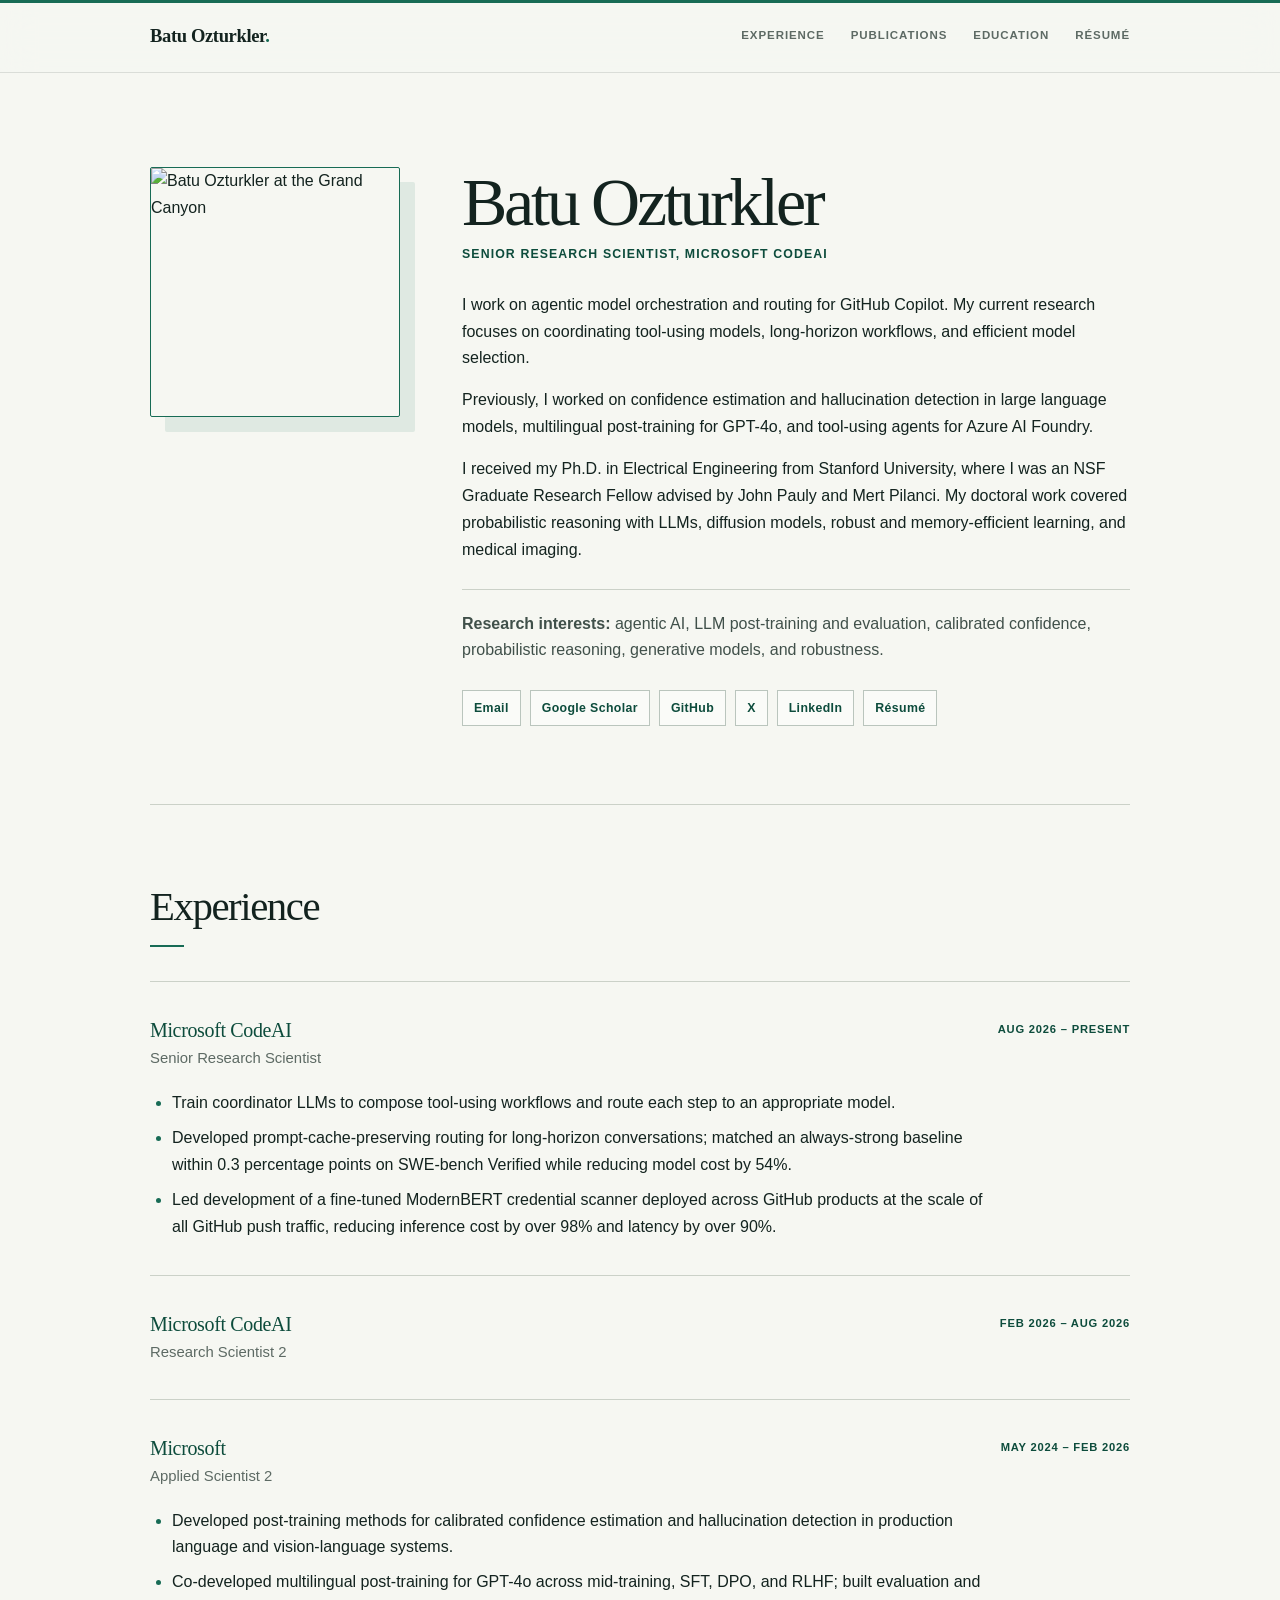
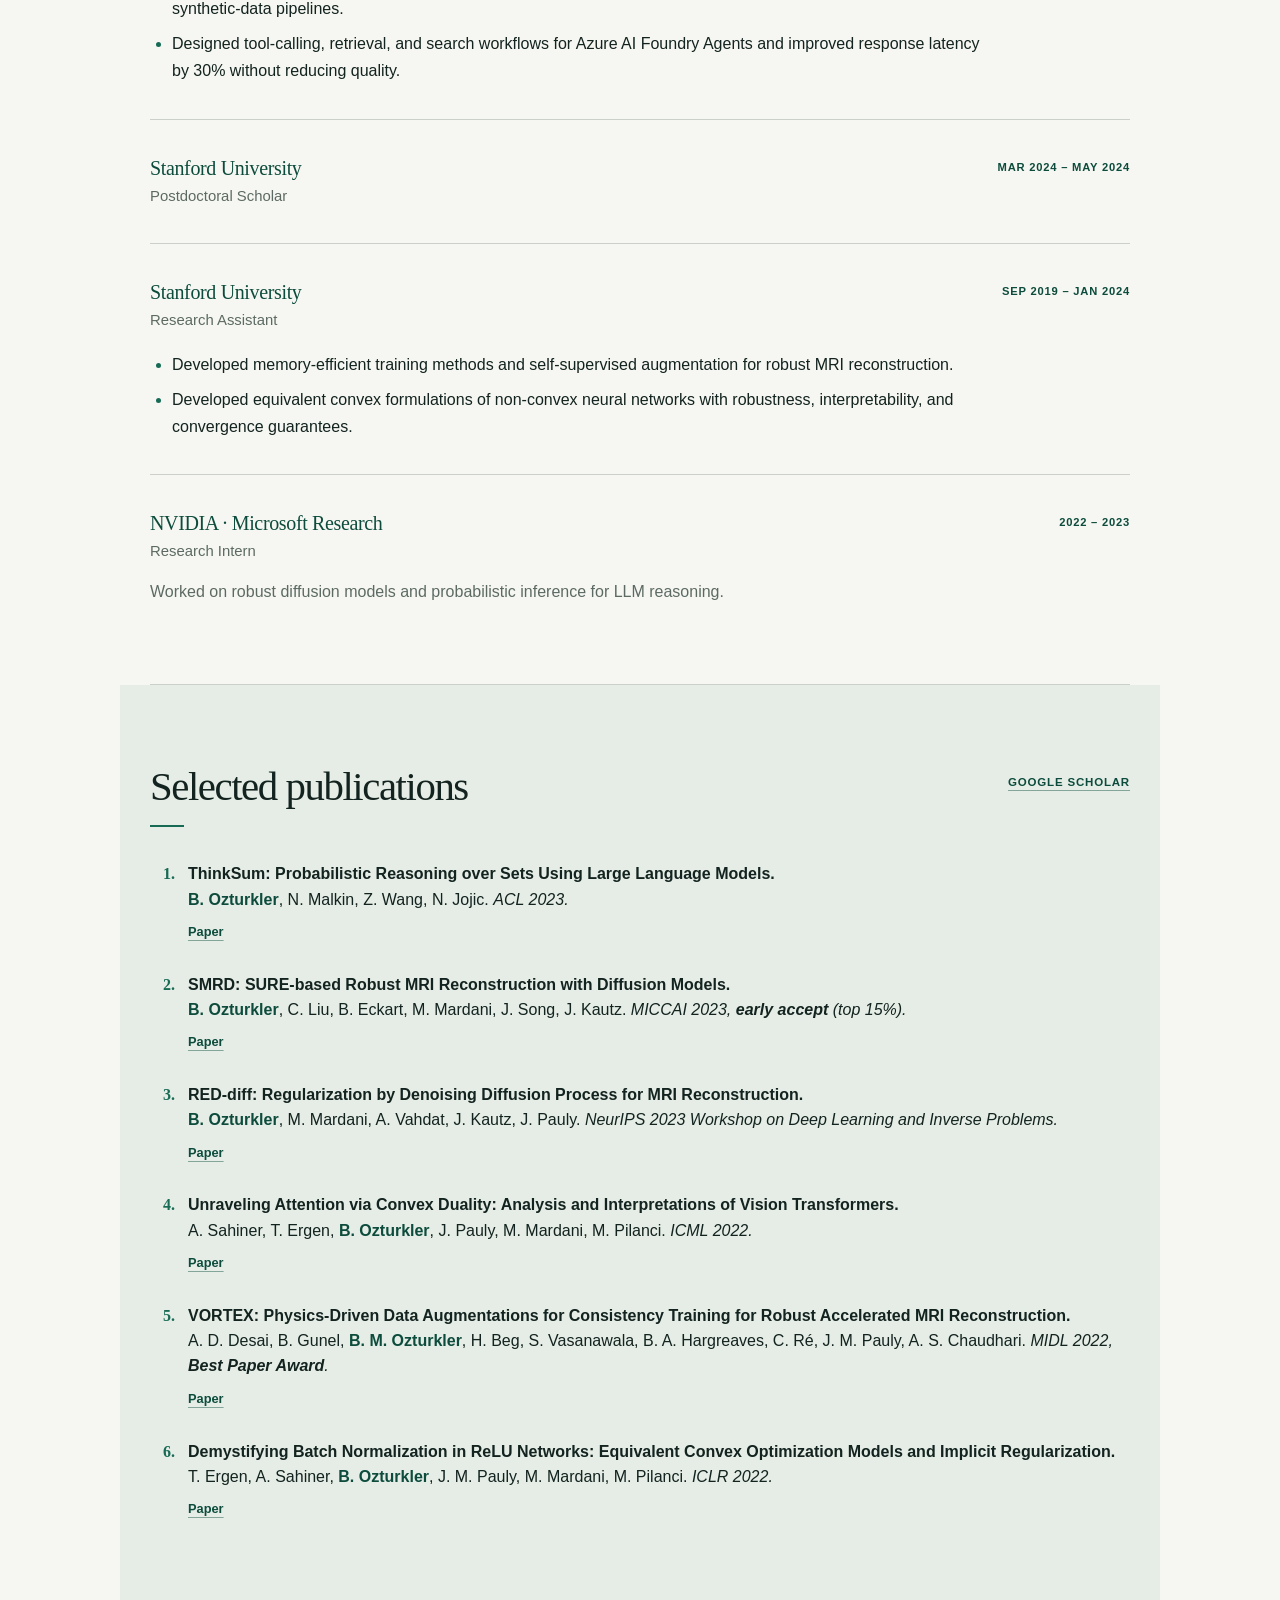
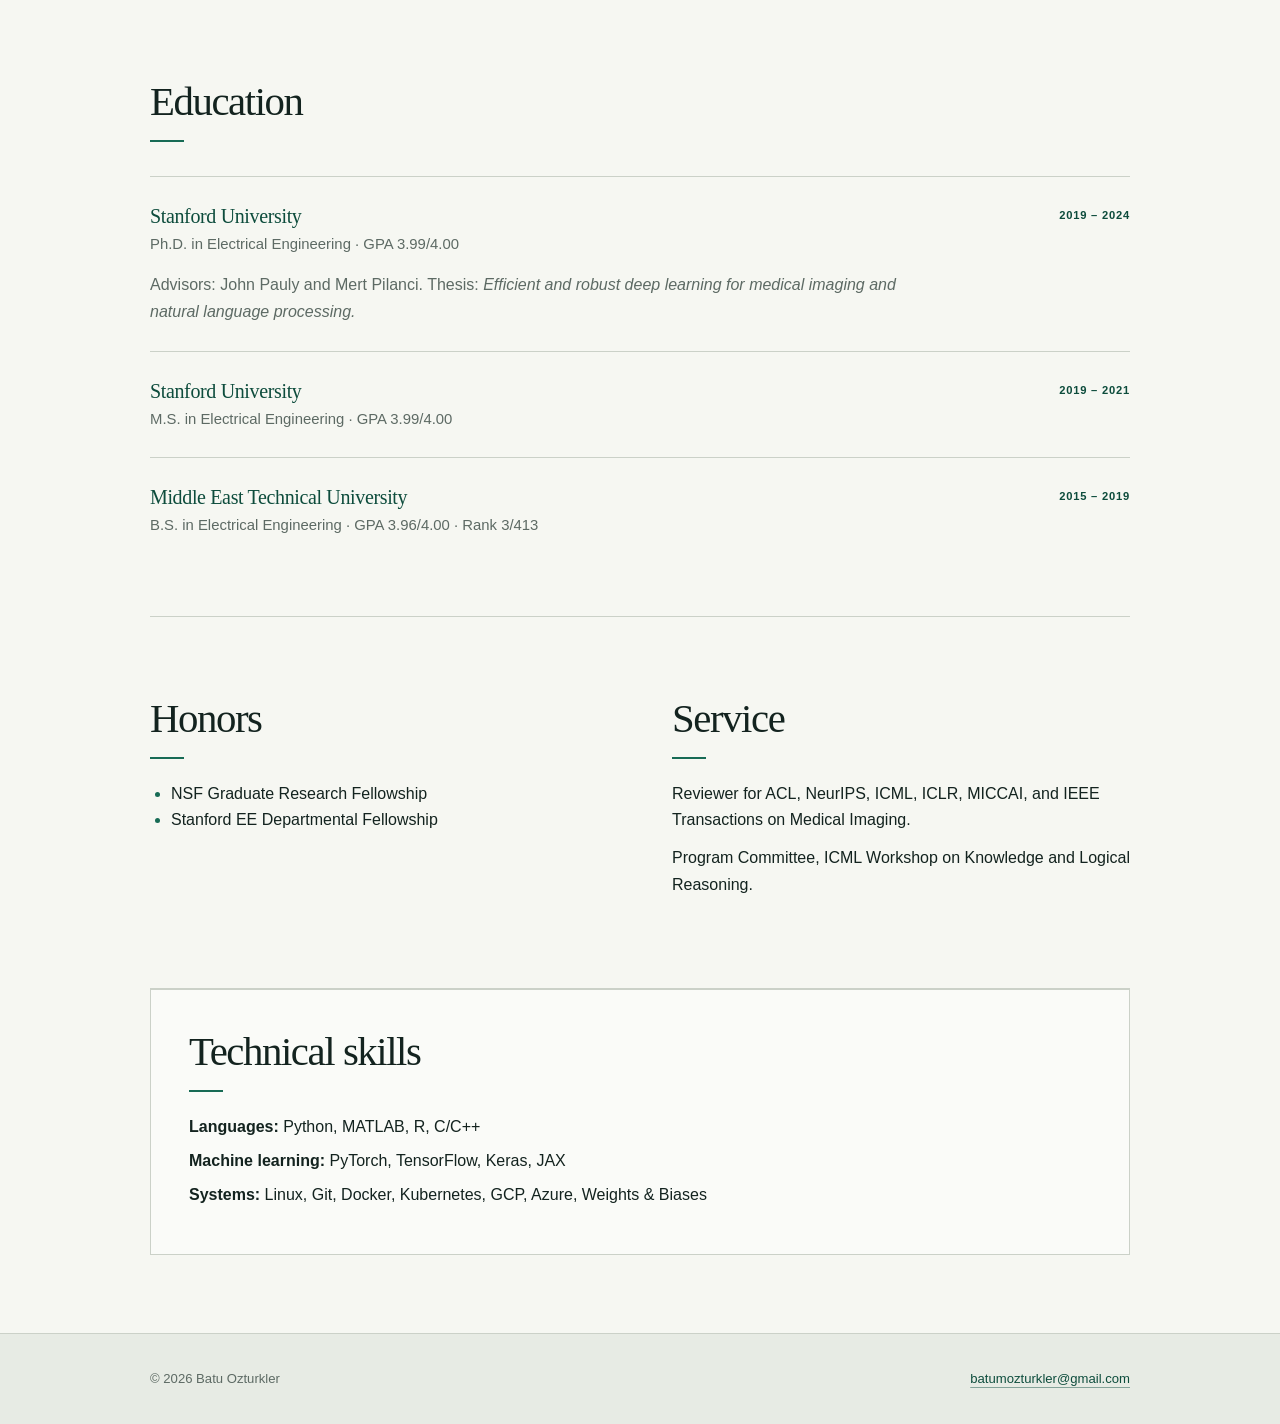
==== index.html @ f48660a9 "Add portfolio draft" ====
<!doctype html>
<html lang="en">
  <head>
    <meta charset="utf-8">
    <meta name="viewport" content="width=device-width, initial-scale=1">
    <meta name="theme-color" content="#ffffff">
    <meta name="robots" content="noindex, nofollow">
    <meta name="description" content="Batu Ozturkler is a Senior Research Scientist at Microsoft CodeAI working on agentic AI, model orchestration, LLM post-training, and reliable AI systems.">
    <meta property="og:type" content="website">
    <meta property="og:url" content="https://batuozt.github.io/batuozt-draft/">
    <meta property="og:title" content="Batu Ozturkler — AI Research Scientist">
    <meta property="og:description" content="Senior Research Scientist at Microsoft CodeAI working on agentic AI systems, LLM post-training, and reliable AI.">
    <meta property="og:image" content="https://batuozt.github.io/batuozt-draft/assets/portfolio/og.png">
    <meta property="og:image:width" content="1200">
    <meta property="og:image:height" content="630">
    <meta property="og:image:alt" content="Batu Ozturkler — AI Research Scientist · Agentic Systems">
    <meta name="twitter:card" content="summary_large_image">
    <meta name="twitter:title" content="Batu Ozturkler — AI Research Scientist">
    <meta name="twitter:description" content="Senior Research Scientist at Microsoft CodeAI working on agentic AI systems, LLM post-training, and reliable AI.">
    <meta name="twitter:image" content="https://batuozt.github.io/batuozt-draft/assets/portfolio/og.png">
    <link rel="canonical" href="https://batuozt.github.io/batuozt-draft/">
    <link rel="icon" href="./media/icon_hu_982c5d63a71b2961.png">
    <link rel="preload" href="./assets/portfolio/batu-ozturkler-current.jpg" as="image">
    <link rel="stylesheet" href="./styles.css">
    <script type="application/ld+json">
      {
        "@context": "https://schema.org",
        "@type": "Person",
        "name": "Batu Ozturkler",
        "url": "https://batuozt.github.io/batuozt-draft/",
        "image": "https://batuozt.github.io/batuozt-draft/assets/portfolio/batu-ozturkler-current.jpg",
        "jobTitle": "Senior Research Scientist",
        "worksFor": { "@type": "Organization", "name": "Microsoft" },
        "alumniOf": { "@type": "CollegeOrUniversity", "name": "Stanford University" },
        "sameAs": [
          "https://github.com/batuozt",
          "https://x.com/batuozturkler",
          "https://www.linkedin.com/in/batu-ozturkler-11719b13b/",
          "https://scholar.google.com/citations?user=7tO7lZgAAAAJ&hl=en"
        ]
      }
    </script>
    <title>Batu Ozturkler — AI Research Scientist</title>
  </head>
  <body>
    <a class="skip-link" href="#main">Skip to content</a>

    <header class="site-header">
      <div class="container header-inner">
        <a class="site-name" href="#about">Batu Ozturkler</a>
        <nav aria-label="Primary navigation">
          <a href="#experience">Experience</a>
          <a href="#publications">Publications</a>
          <a href="#education">Education</a>
          <a href="./Batu_Ozturkler_Resume.pdf" target="_blank" rel="noreferrer">Résumé</a>
        </nav>
      </div>
    </header>

    <main class="container" id="main">
      <section class="intro" id="about">
        <img class="profile-photo" src="./assets/portfolio/batu-ozturkler-current.jpg" alt="Batu Ozturkler at the Grand Canyon" width="900" height="900">
        <div class="intro-copy">
          <h1>Batu Ozturkler</h1>
          <p class="role">Senior Research Scientist, Microsoft CodeAI</p>
          <p>I work on agentic model orchestration and routing for GitHub Copilot. My current research focuses on coordinating tool-using models, long-horizon workflows, and efficient model selection.</p>
          <p>Previously, I worked on confidence estimation and hallucination detection in large language models, multilingual post-training for GPT-4o, and tool-using agents for Azure AI Foundry.</p>
          <p>I received my Ph.D. in Electrical Engineering from Stanford University, where I was an NSF Graduate Research Fellow advised by John Pauly and Mert Pilanci. My doctoral work covered probabilistic reasoning with LLMs, diffusion models, robust and memory-efficient learning, and medical imaging.</p>
          <p class="research-interests"><strong>Research interests:</strong> agentic AI, LLM post-training and evaluation, calibrated confidence, probabilistic reasoning, generative models, and robustness.</p>
          <div class="profile-links" aria-label="Contact and profile links">
            <a href="mailto:batumozturkler@gmail.com">Email</a>
            <a href="https://scholar.google.com/citations?user=7tO7lZgAAAAJ&amp;hl=en" target="_blank" rel="noreferrer">Google Scholar</a>
            <a href="https://github.com/batuozt" target="_blank" rel="noreferrer">GitHub</a>
            <a href="https://x.com/batuozturkler" target="_blank" rel="noreferrer">X</a>
            <a href="https://www.linkedin.com/in/batu-ozturkler-11719b13b/" target="_blank" rel="noreferrer">LinkedIn</a>
            <a href="./Batu_Ozturkler_Resume.pdf" target="_blank" rel="noreferrer">Résumé</a>
          </div>
        </div>
      </section>

      <section id="experience">
        <h2>Experience</h2>

        <article class="entry">
          <div class="entry-heading">
            <div>
              <h3>Microsoft CodeAI</h3>
              <p>Senior Research Scientist</p>
            </div>
            <p class="date">Aug 2026 – Present</p>
          </div>
          <ul>
            <li>Train coordinator LLMs to compose tool-using workflows and route each step to an appropriate model.</li>
            <li>Developed prompt-cache-preserving routing for long-horizon conversations; matched an always-strong baseline within 0.3 percentage points on SWE-bench Verified while reducing model cost by 54%.</li>
            <li>Led development of a fine-tuned ModernBERT credential scanner deployed across GitHub products at the scale of all GitHub push traffic, reducing inference cost by over 98% and latency by over 90%.</li>
          </ul>
        </article>

        <article class="entry">
          <div class="entry-heading">
            <div>
              <h3>Microsoft CodeAI</h3>
              <p>Research Scientist 2</p>
            </div>
            <p class="date">Feb 2026 – Aug 2026</p>
          </div>
        </article>

        <article class="entry">
          <div class="entry-heading">
            <div>
              <h3>Microsoft</h3>
              <p>Applied Scientist 2</p>
            </div>
            <p class="date">May 2024 – Feb 2026</p>
          </div>
          <ul>
            <li>Developed post-training methods for calibrated confidence estimation and hallucination detection in production language and vision-language systems.</li>
            <li>Co-developed multilingual post-training for GPT-4o across mid-training, SFT, DPO, and RLHF; built evaluation and synthetic-data pipelines.</li>
            <li>Designed tool-calling, retrieval, and search workflows for Azure AI Foundry Agents and improved response latency by 30% without reducing quality.</li>
          </ul>
        </article>

        <article class="entry">
          <div class="entry-heading">
            <div>
              <h3>Stanford University</h3>
              <p>Postdoctoral Scholar</p>
            </div>
            <p class="date">Mar 2024 – May 2024</p>
          </div>
        </article>

        <article class="entry">
          <div class="entry-heading">
            <div>
              <h3>Stanford University</h3>
              <p>Research Assistant</p>
            </div>
            <p class="date">Sep 2019 – Jan 2024</p>
          </div>
          <ul>
            <li>Developed memory-efficient training methods and self-supervised augmentation for robust MRI reconstruction.</li>
            <li>Developed equivalent convex formulations of non-convex neural networks with robustness, interpretability, and convergence guarantees.</li>
          </ul>
        </article>

        <article class="entry compact-entry">
          <div class="entry-heading">
            <div>
              <h3>NVIDIA · Microsoft Research</h3>
              <p>Research Intern</p>
            </div>
            <p class="date">2022 – 2023</p>
          </div>
          <p>Worked on robust diffusion models and probabilistic inference for LLM reasoning.</p>
        </article>
      </section>

      <section id="publications">
        <div class="section-heading">
          <h2>Selected publications</h2>
          <a href="https://scholar.google.com/citations?user=7tO7lZgAAAAJ&amp;hl=en" target="_blank" rel="noreferrer">Google Scholar</a>
        </div>
        <ol class="publication-list">
          <li>
            <p><strong>ThinkSum: Probabilistic Reasoning over Sets Using Large Language Models.</strong><br><span class="me">B. Ozturkler</span>, N. Malkin, Z. Wang, N. Jojic. <em>ACL 2023.</em></p>
            <a href="https://arxiv.org/abs/2210.01293" target="_blank" rel="noreferrer">Paper</a>
          </li>
          <li>
            <p><strong>SMRD: SURE-based Robust MRI Reconstruction with Diffusion Models.</strong><br><span class="me">B. Ozturkler</span>, C. Liu, B. Eckart, M. Mardani, J. Song, J. Kautz. <em>MICCAI 2023, <strong>early accept</strong> (top 15%).</em></p>
            <a href="https://arxiv.org/abs/2310.01799" target="_blank" rel="noreferrer">Paper</a>
          </li>
          <li>
            <p><strong>RED-diff: Regularization by Denoising Diffusion Process for MRI Reconstruction.</strong><br><span class="me">B. Ozturkler</span>, M. Mardani, A. Vahdat, J. Kautz, J. Pauly. <em>NeurIPS 2023 Workshop on Deep Learning and Inverse Problems.</em></p>
            <a href="https://openreview.net/forum?id=NRGZmGbteB" target="_blank" rel="noreferrer">Paper</a>
          </li>
          <li>
            <p><strong>Unraveling Attention via Convex Duality: Analysis and Interpretations of Vision Transformers.</strong><br>A. Sahiner, T. Ergen, <span class="me">B. Ozturkler</span>, J. Pauly, M. Mardani, M. Pilanci. <em>ICML 2022.</em></p>
            <a href="https://proceedings.mlr.press/v162/sahiner22a.html" target="_blank" rel="noreferrer">Paper</a>
          </li>
          <li>
            <p><strong>VORTEX: Physics-Driven Data Augmentations for Consistency Training for Robust Accelerated MRI Reconstruction.</strong><br>A. D. Desai, B. Gunel, <span class="me">B. M. Ozturkler</span>, H. Beg, S. Vasanawala, B. A. Hargreaves, C. Ré, J. M. Pauly, A. S. Chaudhari. <em>MIDL 2022, <strong>Best Paper Award</strong>.</em></p>
            <a href="https://2022.midl.io/papers/g2" target="_blank" rel="noreferrer">Paper</a>
          </li>
          <li>
            <p><strong>Demystifying Batch Normalization in ReLU Networks: Equivalent Convex Optimization Models and Implicit Regularization.</strong><br>T. Ergen, A. Sahiner, <span class="me">B. Ozturkler</span>, J. M. Pauly, M. Mardani, M. Pilanci. <em>ICLR 2022.</em></p>
            <a href="https://openreview.net/forum?id=6XGgutacQ0B" target="_blank" rel="noreferrer">Paper</a>
          </li>
        </ol>
      </section>

      <section id="education">
        <h2>Education</h2>
        <article class="entry education-entry">
          <div class="entry-heading">
            <div>
              <h3>Stanford University</h3>
              <p>Ph.D. in Electrical Engineering · GPA 3.99/4.00</p>
            </div>
            <p class="date">2019 – 2024</p>
          </div>
          <p>Advisors: John Pauly and Mert Pilanci. Thesis: <em>Efficient and robust deep learning for medical imaging and natural language processing.</em></p>
        </article>
        <article class="entry education-entry">
          <div class="entry-heading">
            <div>
              <h3>Stanford University</h3>
              <p>M.S. in Electrical Engineering · GPA 3.99/4.00</p>
            </div>
            <p class="date">2019 – 2021</p>
          </div>
        </article>
        <article class="entry education-entry">
          <div class="entry-heading">
            <div>
              <h3>Middle East Technical University</h3>
              <p>B.S. in Electrical Engineering · GPA 3.96/4.00 · Rank 3/413</p>
            </div>
            <p class="date">2015 – 2019</p>
          </div>
        </article>
      </section>

      <section class="two-column-section">
        <div>
          <h2>Honors</h2>
          <ul>
            <li>NSF Graduate Research Fellowship</li>
            <li>Stanford EE Departmental Fellowship</li>
          </ul>
        </div>
        <div>
          <h2>Service</h2>
          <p>Reviewer for ACL, NeurIPS, ICML, ICLR, MICCAI, and IEEE Transactions on Medical Imaging.</p>
          <p>Program Committee, ICML Workshop on Knowledge and Logical Reasoning.</p>
        </div>
      </section>

      <section class="skills">
        <h2>Technical skills</h2>
        <p><strong>Languages:</strong> Python, MATLAB, R, C/C++</p>
        <p><strong>Machine learning:</strong> PyTorch, TensorFlow, Keras, JAX</p>
        <p><strong>Systems:</strong> Linux, Git, Docker, Kubernetes, GCP, Azure, Weights &amp; Biases</p>
      </section>
    </main>

    <footer>
      <div class="container footer-inner">
        <p>© 2026 Batu Ozturkler</p>
        <p><a href="mailto:batumozturkler@gmail.com">batumozturkler@gmail.com</a></p>
      </div>
    </footer>
  </body>
</html>
---- styles.css ----
:root {
  --paper: #f6f7f2;
  --paper-deep: #e7ebe4;
  --ink: #13231f;
  --muted: #5d6a64;
  --line: #cbd1c8;
  --accent: #176b55;
  --accent-dark: #0d4c3c;
  --accent-soft: #dfe9e2;
  --white: #ffffff;
  --max-width: 980px;
  --sans: "Helvetica Neue", Helvetica, Arial, sans-serif;
  --serif: Georgia, "Times New Roman", serif;
}

* { box-sizing: border-box; }

html {
  scroll-behavior: smooth;
  scroll-padding-top: 82px;
}

body {
  margin: 0;
  color: var(--ink);
  background: var(--paper);
  font-family: var(--sans);
  font-size: 16px;
  line-height: 1.68;
  -webkit-font-smoothing: antialiased;
}

body::before {
  content: "";
  position: fixed;
  inset: 0 0 auto;
  z-index: 40;
  height: 3px;
  background: var(--accent);
}

a {
  color: var(--accent-dark);
  text-decoration-color: rgba(13, 76, 60, 0.45);
  text-underline-offset: 4px;
}

a:hover { text-decoration-color: currentColor; }

.container {
  width: min(calc(100% - 48px), var(--max-width));
  margin: 0 auto;
}

.skip-link {
  position: fixed;
  top: 10px;
  left: 10px;
  z-index: 100;
  padding: 9px 13px;
  background: var(--ink);
  color: var(--white);
  transform: translateY(-150%);
}

.skip-link:focus { transform: translateY(0); }

.site-header {
  position: sticky;
  top: 0;
  z-index: 20;
  border-bottom: 1px solid rgba(19, 35, 31, 0.12);
  background: rgba(246, 247, 242, 0.9);
  backdrop-filter: blur(16px);
}

.header-inner {
  min-height: 72px;
  display: flex;
  align-items: center;
  justify-content: space-between;
  gap: 28px;
}

.site-name {
  color: var(--ink);
  font-family: var(--serif);
  font-size: 1.16rem;
  font-weight: 700;
  letter-spacing: -0.02em;
  text-decoration: none;
}

.site-name::after { content: "."; color: var(--accent); }

nav {
  display: flex;
  flex-wrap: wrap;
  justify-content: flex-end;
  gap: 26px;
}

nav a {
  color: var(--muted);
  font-size: 0.72rem;
  font-weight: 700;
  letter-spacing: 0.08em;
  text-decoration: none;
  text-transform: uppercase;
}

nav a:hover { color: var(--accent-dark); }

main > section {
  padding: 78px 0;
  border-bottom: 1px solid var(--line);
}

.intro {
  padding-top: 94px;
  display: grid;
  grid-template-columns: 250px minmax(0, 1fr);
  gap: 62px;
  align-items: start;
}

.profile-photo {
  width: 250px;
  height: 250px;
  display: block;
  object-fit: cover;
  border: 1px solid var(--accent);
  border-radius: 2px;
  box-shadow: 15px 15px 0 var(--accent-soft);
}

h1, h2, h3, p { margin-top: 0; }

h1, h2, h3 { font-family: var(--serif); }

h1 {
  margin-bottom: 7px;
  font-size: clamp(2.8rem, 6vw, 4.25rem);
  font-weight: 400;
  letter-spacing: -0.048em;
  line-height: 1.03;
}

h2 {
  margin-bottom: 34px;
  font-size: clamp(1.95rem, 3.5vw, 2.55rem);
  font-weight: 400;
  letter-spacing: -0.035em;
  line-height: 1.2;
}

h2::after {
  content: "";
  width: 34px;
  height: 2px;
  margin-top: 13px;
  display: block;
  background: var(--accent);
}

h3 {
  margin-bottom: 2px;
  color: var(--accent-dark);
  font-size: 1.25rem;
  font-weight: 400;
  letter-spacing: -0.018em;
  line-height: 1.4;
}

.role {
  margin-bottom: 27px;
  color: var(--accent-dark);
  font-family: var(--sans);
  font-size: 0.77rem;
  font-weight: 800;
  letter-spacing: 0.09em;
  text-transform: uppercase;
}

.intro-copy > p:not(.role) { margin-bottom: 15px; }

.research-interests {
  margin-top: 25px;
  padding-top: 21px;
  border-top: 1px solid var(--line);
  color: #40504a;
}

.profile-links {
  margin-top: 26px;
  display: flex;
  flex-wrap: wrap;
  gap: 9px;
}

.profile-links a {
  min-height: 36px;
  padding: 6px 11px;
  display: inline-flex;
  align-items: center;
  border: 1px solid #bac5bd;
  background: rgba(255, 255, 255, 0.45);
  font-size: 0.77rem;
  font-weight: 700;
  letter-spacing: 0.03em;
  text-decoration: none;
}

.profile-links a:hover {
  border-color: var(--accent);
  background: var(--white);
}

.entry {
  padding: 34px 0;
  border-top: 1px solid var(--line);
}

.entry:last-child { padding-bottom: 0; }

.entry-heading {
  display: flex;
  justify-content: space-between;
  gap: 34px;
}

.entry-heading p {
  margin-bottom: 0;
  color: var(--muted);
  font-size: 0.93rem;
}

.entry-heading .date {
  flex: 0 0 auto;
  padding-top: 4px;
  color: var(--accent-dark);
  font-size: 0.7rem;
  font-weight: 800;
  letter-spacing: 0.07em;
  text-transform: uppercase;
  white-space: nowrap;
}

.entry ul {
  max-width: 850px;
  margin: 19px 0 0;
  padding-left: 22px;
}

.entry li { margin-top: 8px; }
.entry li::marker { color: var(--accent); }

.compact-entry > p,
.education-entry > p {
  max-width: 760px;
  margin: 15px 0 0;
  color: var(--muted);
}

#publications {
  margin: 0 -30px;
  padding: 78px 30px;
  border-bottom: 0;
  background: rgba(223, 233, 226, 0.72);
}

.section-heading {
  display: flex;
  align-items: flex-start;
  justify-content: space-between;
  gap: 24px;
}

.section-heading a {
  margin-top: 10px;
  font-size: 0.72rem;
  font-weight: 800;
  letter-spacing: 0.07em;
  text-transform: uppercase;
}

.publication-list {
  margin: 0;
  padding-left: 29px;
}

.publication-list li {
  margin-bottom: 27px;
  padding-left: 9px;
}

.publication-list li::marker {
  color: var(--accent);
  font-family: var(--serif);
  font-weight: 700;
}

.publication-list li:last-child { margin-bottom: 0; }

.publication-list p { margin-bottom: 6px; line-height: 1.58; }
.publication-list a { font-size: 0.8rem; font-weight: 700; }
.publication-list .me { color: var(--accent-dark); font-weight: 800; }

.education-entry { padding-block: 25px; }

.two-column-section {
  display: grid;
  grid-template-columns: 1fr 1fr;
  gap: 64px;
}

.two-column-section h2 { margin-bottom: 22px; }
.two-column-section ul { margin: 0; padding-left: 21px; }
.two-column-section li::marker { color: var(--accent); }
.two-column-section p { margin-bottom: 11px; }

.skills {
  margin-bottom: 78px;
  padding: 38px !important;
  border: 1px solid var(--line) !important;
  background: rgba(255, 255, 255, 0.45);
}

.skills h2 { margin-bottom: 22px; }
.skills p { margin-bottom: 7px; }

footer {
  padding: 34px 0;
  border-top: 1px solid var(--line);
  background: var(--paper-deep);
  color: var(--muted);
  font-size: 0.82rem;
}

.footer-inner {
  display: flex;
  align-items: center;
  justify-content: space-between;
  gap: 20px;
}

.footer-inner p { margin: 0; }

.not-found {
  min-height: 100vh;
  padding: 90px 0;
  display: flex;
  flex-direction: column;
  align-items: flex-start;
  justify-content: center;
}

.not-found .section-label {
  color: var(--accent);
  font-size: 0.75rem;
  font-weight: 800;
  letter-spacing: 0.1em;
  text-transform: uppercase;
}

@media (max-width: 760px) {
  .header-inner { padding: 14px 0; align-items: flex-start; }
  nav { gap: 8px 16px; }
  .intro { grid-template-columns: 1fr; gap: 42px; padding-top: 62px; }
  .profile-photo { width: 220px; height: 220px; }
  main > section { padding: 60px 0; }
  #publications { margin: 0 -20px; padding: 60px 20px; }
  .entry-heading { display: block; }
  .entry-heading .date { margin-top: 7px; white-space: normal; }
  .two-column-section { grid-template-columns: 1fr; gap: 42px; }
  .skills { margin-bottom: 60px; padding: 30px !important; }
}

@media (max-width: 500px) {
  .container { width: min(calc(100% - 30px), var(--max-width)); }
  .header-inner { display: block; }
  nav { margin-top: 8px; justify-content: flex-start; }
  nav a { font-size: 0.67rem; }
  h1 { font-size: 2.75rem; }
  .profile-photo { width: calc(100% - 15px); max-width: 280px; height: auto; aspect-ratio: 1; }
  .section-heading { display: block; }
  .section-heading a { display: inline-block; margin: -17px 0 29px; }
  #publications { margin-inline: -8px; padding-inline: 8px; }
  .skills { padding: 24px !important; }
  .footer-inner { display: block; }
  .footer-inner p + p { margin-top: 7px; }
}

@media (prefers-reduced-motion: reduce) {
  html { scroll-behavior: auto; }
}
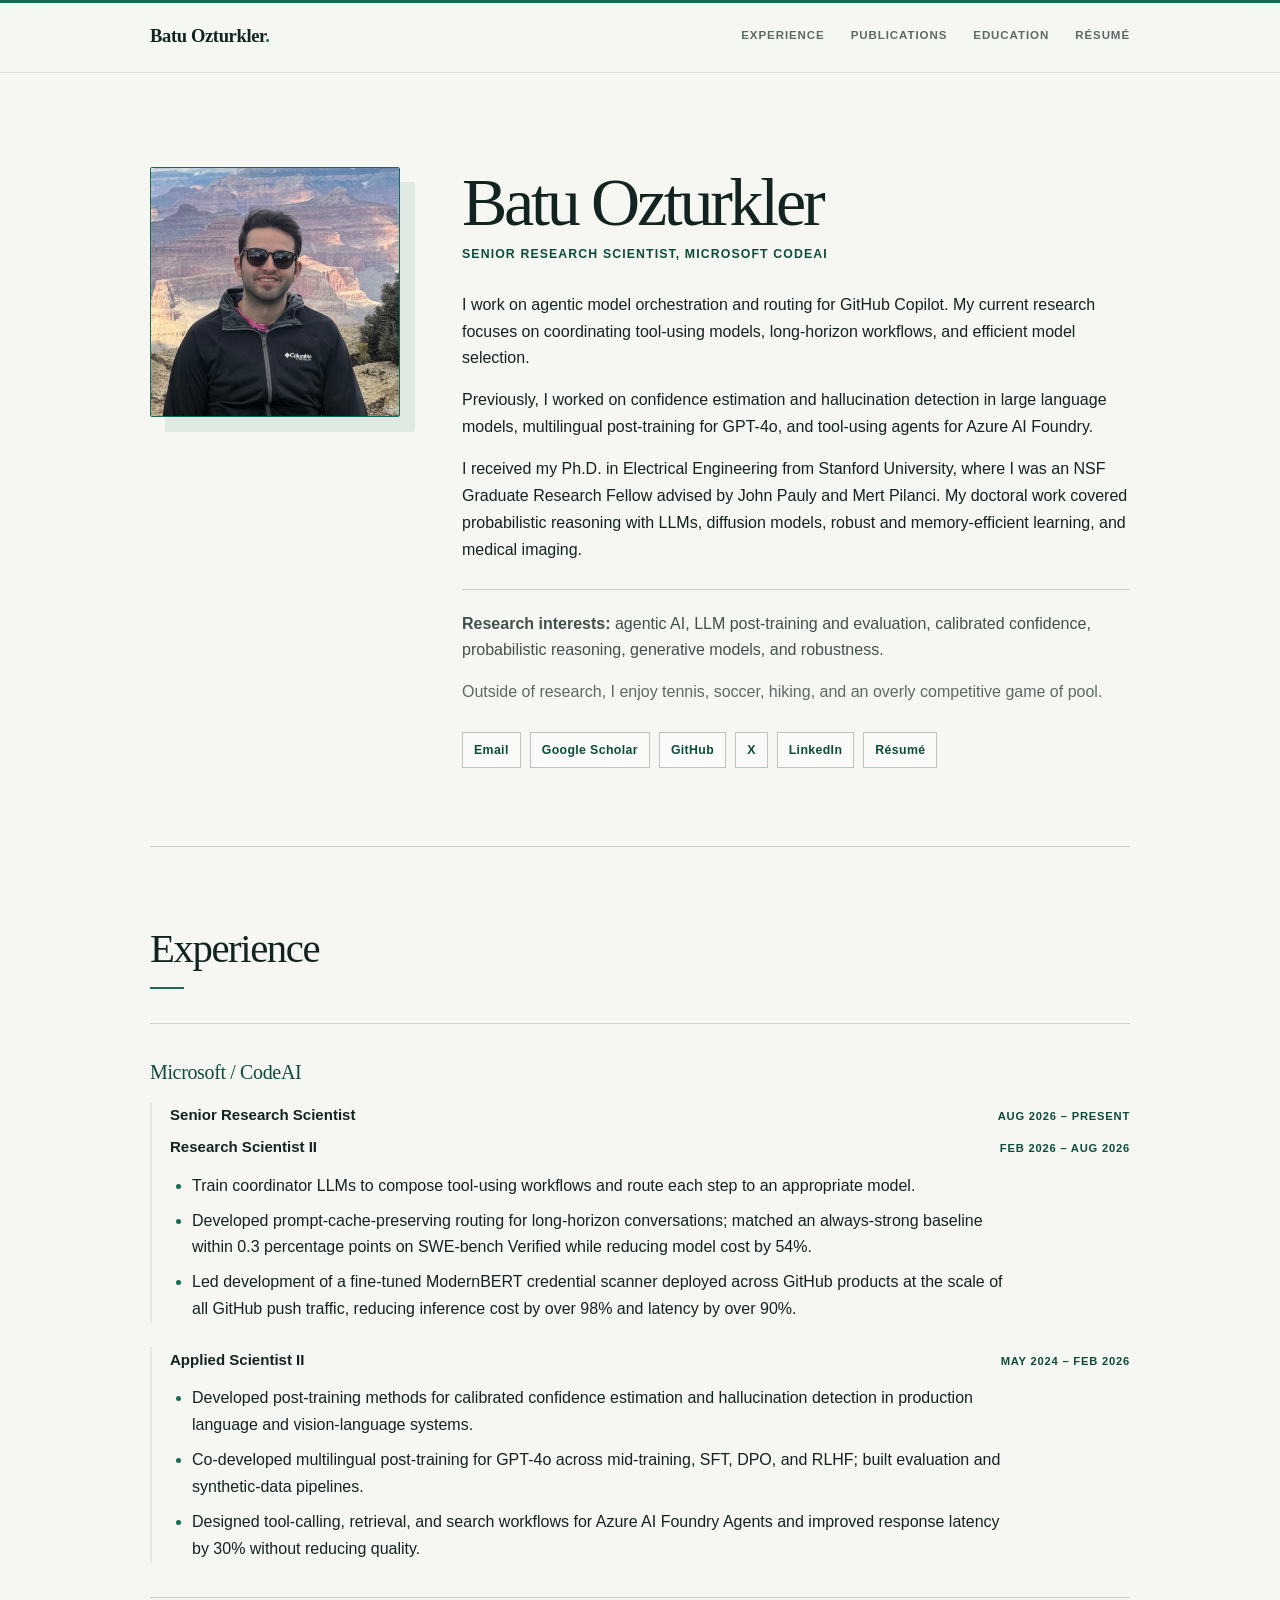
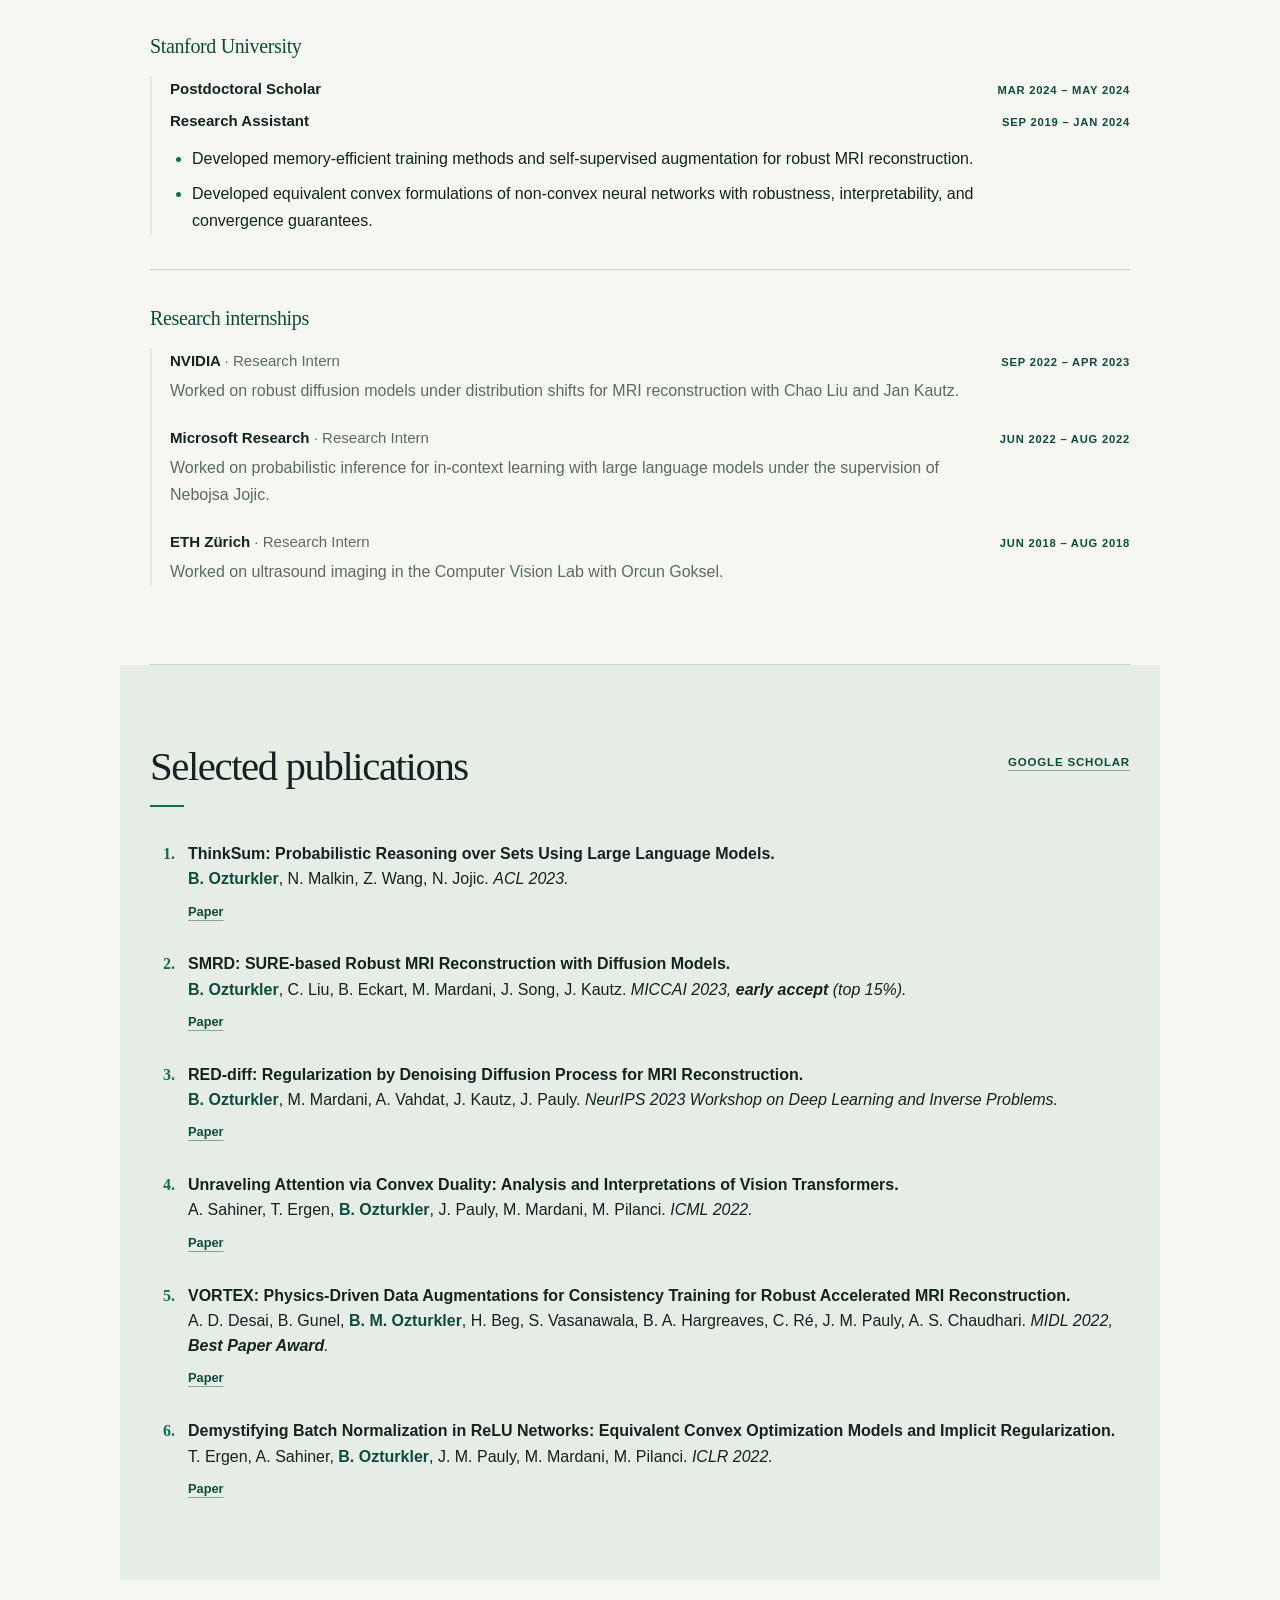
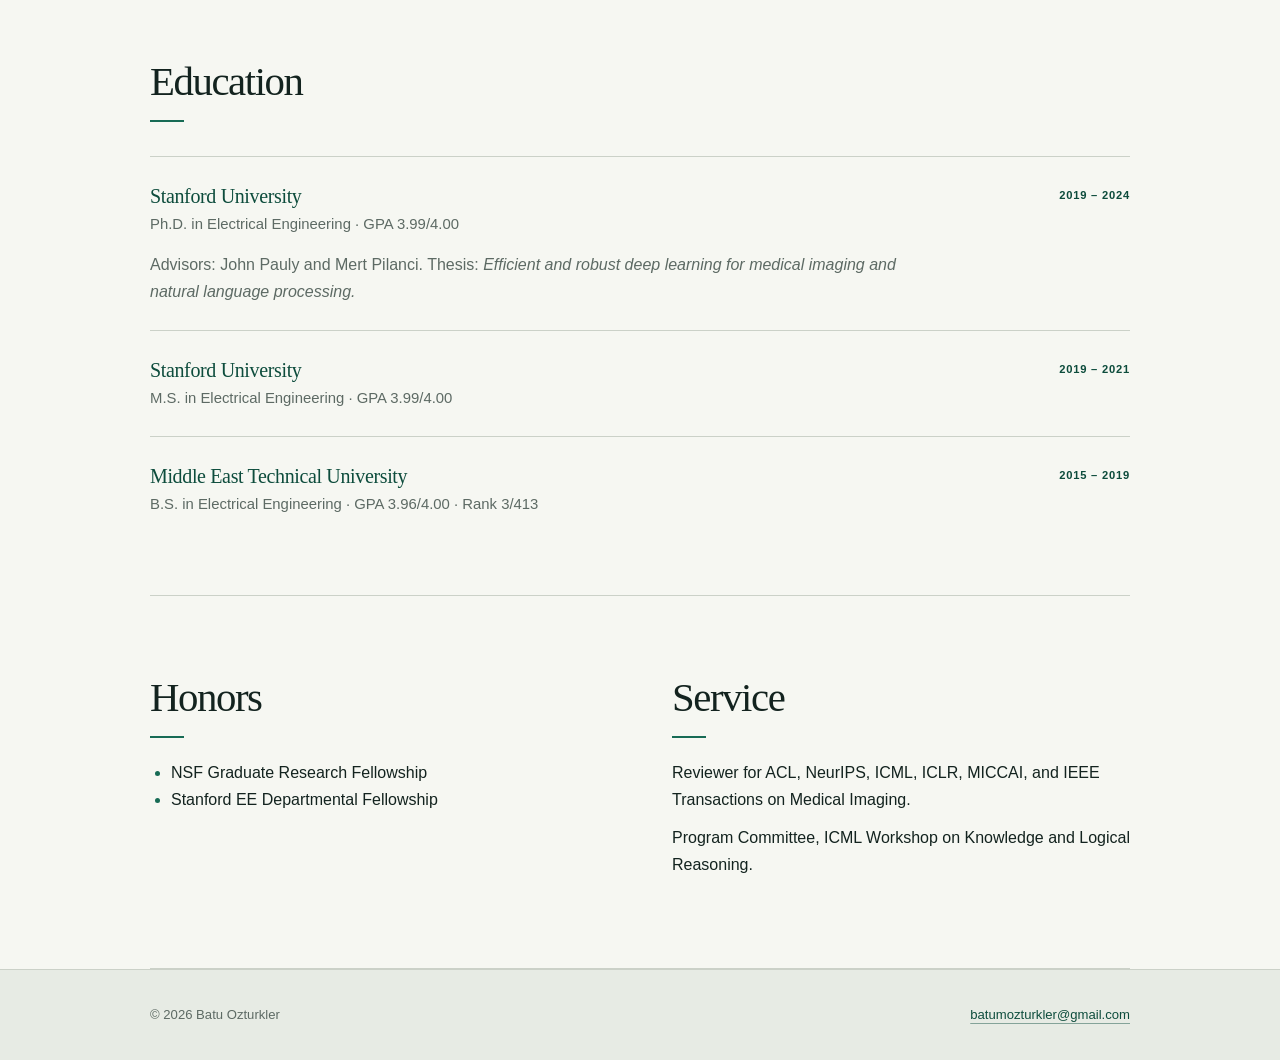
==== commit 2c60fd9e: "Refine experience layout and bio" ====
--- a/index.html
+++ b/index.html
@@ -67,6 +67,7 @@
           <p>Previously, I worked on confidence estimation and hallucination detection in large language models, multilingual post-training for GPT-4o, and tool-using agents for Azure AI Foundry.</p>
           <p>I received my Ph.D. in Electrical Engineering from Stanford University, where I was an NSF Graduate Research Fellow advised by John Pauly and Mert Pilanci. My doctoral work covered probabilistic reasoning with LLMs, diffusion models, robust and memory-efficient learning, and medical imaging.</p>
           <p class="research-interests"><strong>Research interests:</strong> agentic AI, LLM post-training and evaluation, calibrated confidence, probabilistic reasoning, generative models, and robustness.</p>
+          <p class="personal-note">Outside of research, I enjoy tennis, soccer, hiking, and an overly competitive game of pool.</p>
           <div class="profile-links" aria-label="Contact and profile links">
             <a href="mailto:batumozturkler@gmail.com">Email</a>
             <a href="https://scholar.google.com/citations?user=7tO7lZgAAAAJ&amp;hl=en" target="_blank" rel="noreferrer">Google Scholar</a>
@@ -81,79 +82,79 @@
       <section id="experience">
         <h2>Experience</h2>
 
-        <article class="entry">
-          <div class="entry-heading">
-            <div>
-              <h3>Microsoft CodeAI</h3>
-              <p>Senior Research Scientist</p>
-            </div>
-            <p class="date">Aug 2026 – Present</p>
-          </div>
-          <ul>
-            <li>Train coordinator LLMs to compose tool-using workflows and route each step to an appropriate model.</li>
-            <li>Developed prompt-cache-preserving routing for long-horizon conversations; matched an always-strong baseline within 0.3 percentage points on SWE-bench Verified while reducing model cost by 54%.</li>
-            <li>Led development of a fine-tuned ModernBERT credential scanner deployed across GitHub products at the scale of all GitHub push traffic, reducing inference cost by over 98% and latency by over 90%.</li>
-          </ul>
-        </article>
-
-        <article class="entry">
-          <div class="entry-heading">
-            <div>
-              <h3>Microsoft CodeAI</h3>
-              <p>Research Scientist 2</p>
-            </div>
-            <p class="date">Feb 2026 – Aug 2026</p>
-          </div>
-        </article>
-
-        <article class="entry">
-          <div class="entry-heading">
-            <div>
-              <h3>Microsoft</h3>
-              <p>Applied Scientist 2</p>
-            </div>
-            <p class="date">May 2024 – Feb 2026</p>
-          </div>
-          <ul>
-            <li>Developed post-training methods for calibrated confidence estimation and hallucination detection in production language and vision-language systems.</li>
-            <li>Co-developed multilingual post-training for GPT-4o across mid-training, SFT, DPO, and RLHF; built evaluation and synthetic-data pipelines.</li>
-            <li>Designed tool-calling, retrieval, and search workflows for Azure AI Foundry Agents and improved response latency by 30% without reducing quality.</li>
-          </ul>
-        </article>
-
-        <article class="entry">
-          <div class="entry-heading">
-            <div>
-              <h3>Stanford University</h3>
-              <p>Postdoctoral Scholar</p>
-            </div>
-            <p class="date">Mar 2024 – May 2024</p>
-          </div>
-        </article>
-
-        <article class="entry">
-          <div class="entry-heading">
-            <div>
-              <h3>Stanford University</h3>
-              <p>Research Assistant</p>
-            </div>
-            <p class="date">Sep 2019 – Jan 2024</p>
-          </div>
-          <ul>
-            <li>Developed memory-efficient training methods and self-supervised augmentation for robust MRI reconstruction.</li>
-            <li>Developed equivalent convex formulations of non-convex neural networks with robustness, interpretability, and convergence guarantees.</li>
-          </ul>
-        </article>
-
-        <article class="entry compact-entry">
-          <div class="entry-heading">
-            <div>
-              <h3>NVIDIA · Microsoft Research</h3>
-              <p>Research Intern</p>
-            </div>
-            <p class="date">2022 – 2023</p>
-          </div>
-          <p>Worked on robust diffusion models and probabilistic inference for LLM reasoning.</p>
+        <article class="entry employer-entry">
+          <h3>Microsoft / CodeAI</h3>
+          <div class="role-group">
+            <div class="role-row">
+              <p class="role-title">Senior Research Scientist</p>
+              <p class="date">Aug 2026 – Present</p>
+            </div>
+            <div class="role-row">
+              <p class="role-title">Research Scientist II</p>
+              <p class="date">Feb 2026 – Aug 2026</p>
+            </div>
+            <ul>
+              <li>Train coordinator LLMs to compose tool-using workflows and route each step to an appropriate model.</li>
+              <li>Developed prompt-cache-preserving routing for long-horizon conversations; matched an always-strong baseline within 0.3 percentage points on SWE-bench Verified while reducing model cost by 54%.</li>
+              <li>Led development of a fine-tuned ModernBERT credential scanner deployed across GitHub products at the scale of all GitHub push traffic, reducing inference cost by over 98% and latency by over 90%.</li>
+            </ul>
+          </div>
+          <div class="role-group">
+            <div class="role-row">
+              <p class="role-title">Applied Scientist II</p>
+              <p class="date">May 2024 – Feb 2026</p>
+            </div>
+            <ul>
+              <li>Developed post-training methods for calibrated confidence estimation and hallucination detection in production language and vision-language systems.</li>
+              <li>Co-developed multilingual post-training for GPT-4o across mid-training, SFT, DPO, and RLHF; built evaluation and synthetic-data pipelines.</li>
+              <li>Designed tool-calling, retrieval, and search workflows for Azure AI Foundry Agents and improved response latency by 30% without reducing quality.</li>
+            </ul>
+          </div>
+        </article>
+
+        <article class="entry employer-entry">
+          <h3>Stanford University</h3>
+          <div class="role-group">
+            <div class="role-row">
+              <p class="role-title">Postdoctoral Scholar</p>
+              <p class="date">Mar 2024 – May 2024</p>
+            </div>
+            <div class="role-row">
+              <p class="role-title">Research Assistant</p>
+              <p class="date">Sep 2019 – Jan 2024</p>
+            </div>
+            <ul>
+              <li>Developed memory-efficient training methods and self-supervised augmentation for robust MRI reconstruction.</li>
+              <li>Developed equivalent convex formulations of non-convex neural networks with robustness, interpretability, and convergence guarantees.</li>
+            </ul>
+          </div>
+        </article>
+
+        <article class="entry employer-entry internship-entry">
+          <h3>Research internships</h3>
+          <div class="role-group">
+            <div class="internship-item">
+              <div class="role-row">
+                <p class="role-title">NVIDIA <span>· Research Intern</span></p>
+                <p class="date">Sep 2022 – Apr 2023</p>
+              </div>
+              <p class="role-summary">Worked on robust diffusion models under distribution shifts for MRI reconstruction with Chao Liu and Jan Kautz.</p>
+            </div>
+            <div class="internship-item">
+              <div class="role-row">
+                <p class="role-title">Microsoft Research <span>· Research Intern</span></p>
+                <p class="date">Jun 2022 – Aug 2022</p>
+              </div>
+              <p class="role-summary">Worked on probabilistic inference for in-context learning with large language models under the supervision of Nebojsa Jojic.</p>
+            </div>
+            <div class="internship-item">
+              <div class="role-row">
+                <p class="role-title">ETH Zürich <span>· Research Intern</span></p>
+                <p class="date">Jun 2018 – Aug 2018</p>
+              </div>
+              <p class="role-summary">Worked on ultrasound imaging in the Computer Vision Lab with Orcun Goksel.</p>
+            </div>
+          </div>
         </article>
       </section>
 
@@ -237,12 +238,6 @@
         </div>
       </section>
 
-      <section class="skills">
-        <h2>Technical skills</h2>
-        <p><strong>Languages:</strong> Python, MATLAB, R, C/C++</p>
-        <p><strong>Machine learning:</strong> PyTorch, TensorFlow, Keras, JAX</p>
-        <p><strong>Systems:</strong> Linux, Git, Docker, Kubernetes, GCP, Azure, Weights &amp; Biases</p>
-      </section>
     </main>
 
     <footer>
--- a/styles.css
+++ b/styles.css
@@ -191,6 +191,8 @@
   color: #40504a;
 }
 
+.personal-note { color: var(--muted); }
+
 .profile-links {
   margin-top: 26px;
   display: flex;
@@ -246,6 +248,47 @@
   white-space: nowrap;
 }
 
+.employer-entry > h3 { margin-bottom: 16px; }
+
+.role-group {
+  padding-left: 18px;
+  border-left: 2px solid var(--accent-soft);
+}
+
+.role-group + .role-group { margin-top: 24px; }
+
+.role-row {
+  display: flex;
+  align-items: baseline;
+  justify-content: space-between;
+  gap: 28px;
+}
+
+.role-row + .role-row { margin-top: 7px; }
+
+.role-title {
+  margin-bottom: 0;
+  color: var(--ink);
+  font-size: 0.94rem;
+  font-weight: 700;
+}
+
+.role-title span {
+  color: var(--muted);
+  font-weight: 400;
+}
+
+.role-row .date {
+  flex: 0 0 auto;
+  margin-bottom: 0;
+  color: var(--accent-dark);
+  font-size: 0.7rem;
+  font-weight: 800;
+  letter-spacing: 0.07em;
+  text-transform: uppercase;
+  white-space: nowrap;
+}
+
 .entry ul {
   max-width: 850px;
   margin: 19px 0 0;
@@ -254,6 +297,16 @@
 
 .entry li { margin-top: 8px; }
 .entry li::marker { color: var(--accent); }
+
+.role-group ul { margin-top: 13px; }
+
+.internship-item + .internship-item { margin-top: 20px; }
+
+.role-summary {
+  max-width: 800px;
+  margin: 5px 0 0;
+  color: var(--muted);
+}
 
 .compact-entry > p,
 .education-entry > p {
@@ -318,16 +371,6 @@
 .two-column-section ul { margin: 0; padding-left: 21px; }
 .two-column-section li::marker { color: var(--accent); }
 .two-column-section p { margin-bottom: 11px; }
-
-.skills {
-  margin-bottom: 78px;
-  padding: 38px !important;
-  border: 1px solid var(--line) !important;
-  background: rgba(255, 255, 255, 0.45);
-}
-
-.skills h2 { margin-bottom: 22px; }
-.skills p { margin-bottom: 7px; }
 
 footer {
   padding: 34px 0;
@@ -372,8 +415,9 @@
   #publications { margin: 0 -20px; padding: 60px 20px; }
   .entry-heading { display: block; }
   .entry-heading .date { margin-top: 7px; white-space: normal; }
+  .role-row { display: block; }
+  .role-row .date { margin-top: 2px; white-space: normal; }
   .two-column-section { grid-template-columns: 1fr; gap: 42px; }
-  .skills { margin-bottom: 60px; padding: 30px !important; }
 }
 
 @media (max-width: 500px) {
@@ -386,7 +430,6 @@
   .section-heading { display: block; }
   .section-heading a { display: inline-block; margin: -17px 0 29px; }
   #publications { margin-inline: -8px; padding-inline: 8px; }
-  .skills { padding: 24px !important; }
   .footer-inner { display: block; }
   .footer-inner p + p { margin-top: 7px; }
 }
